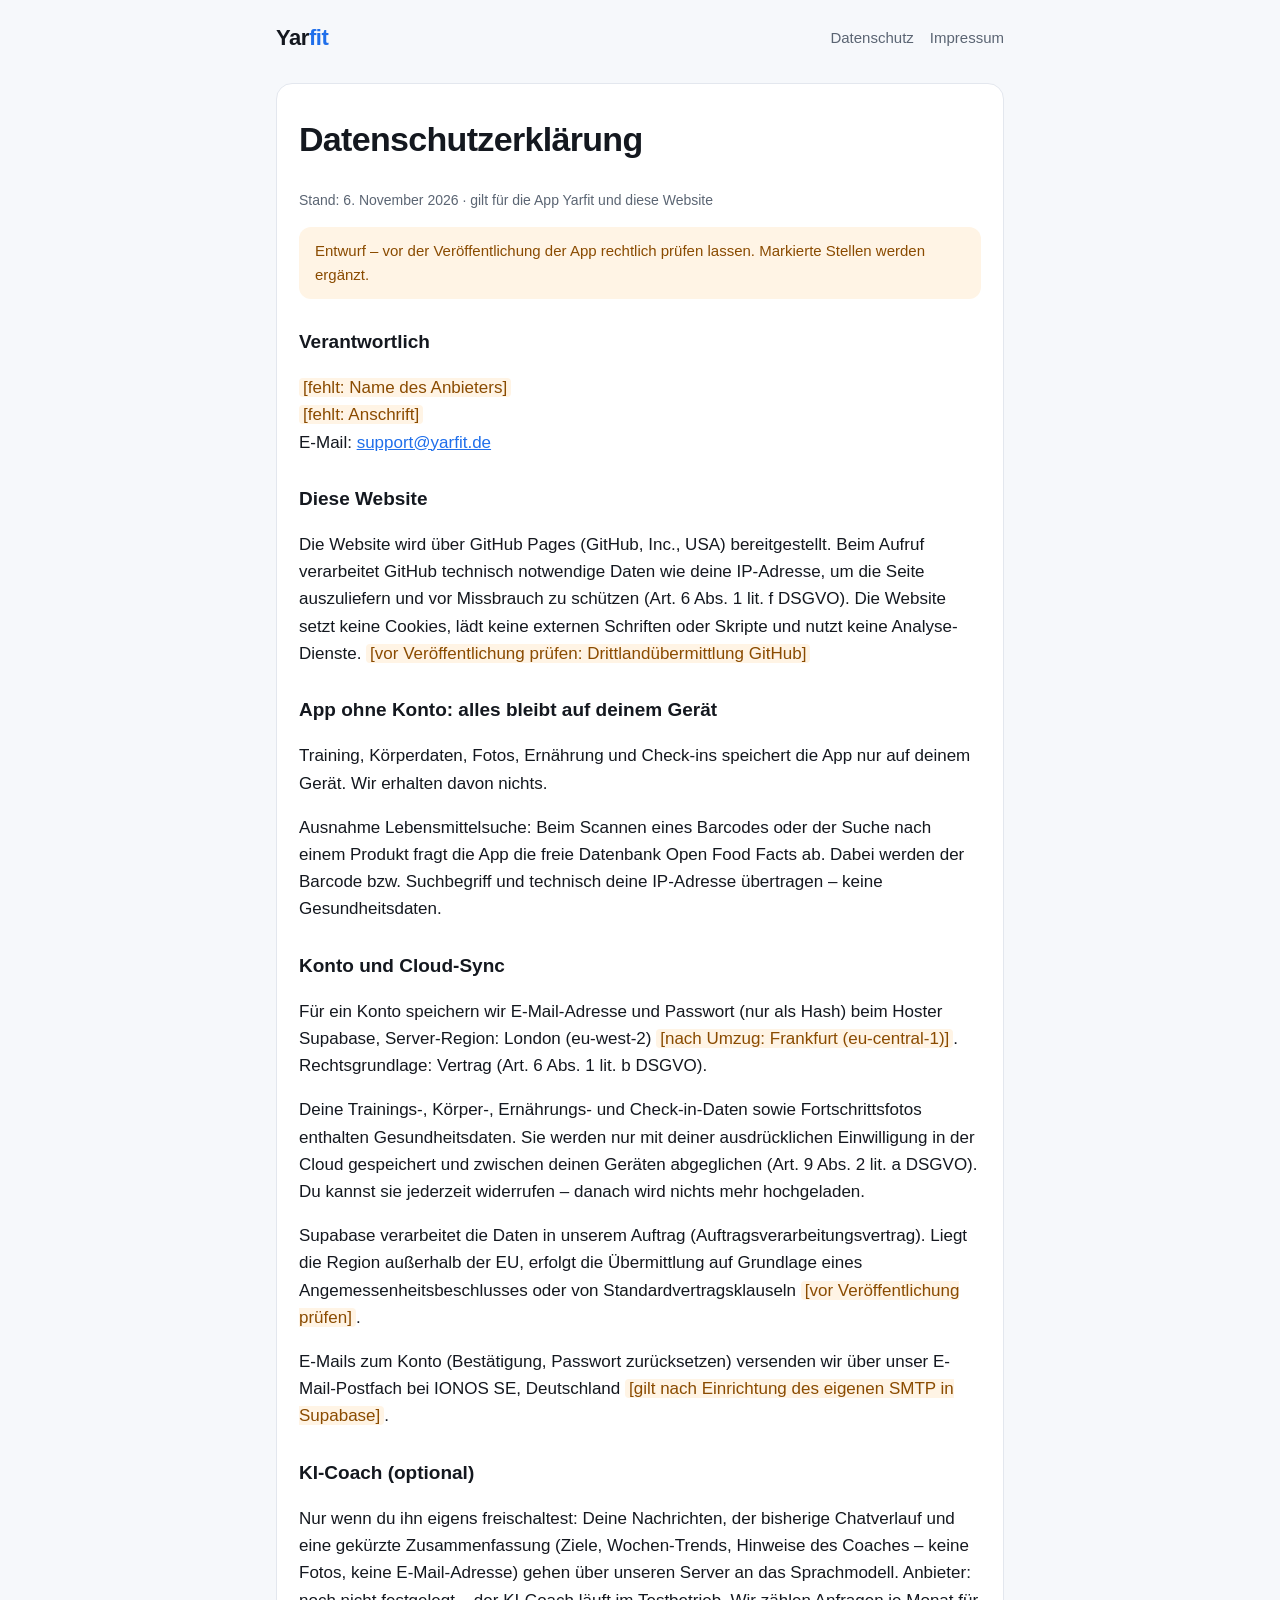
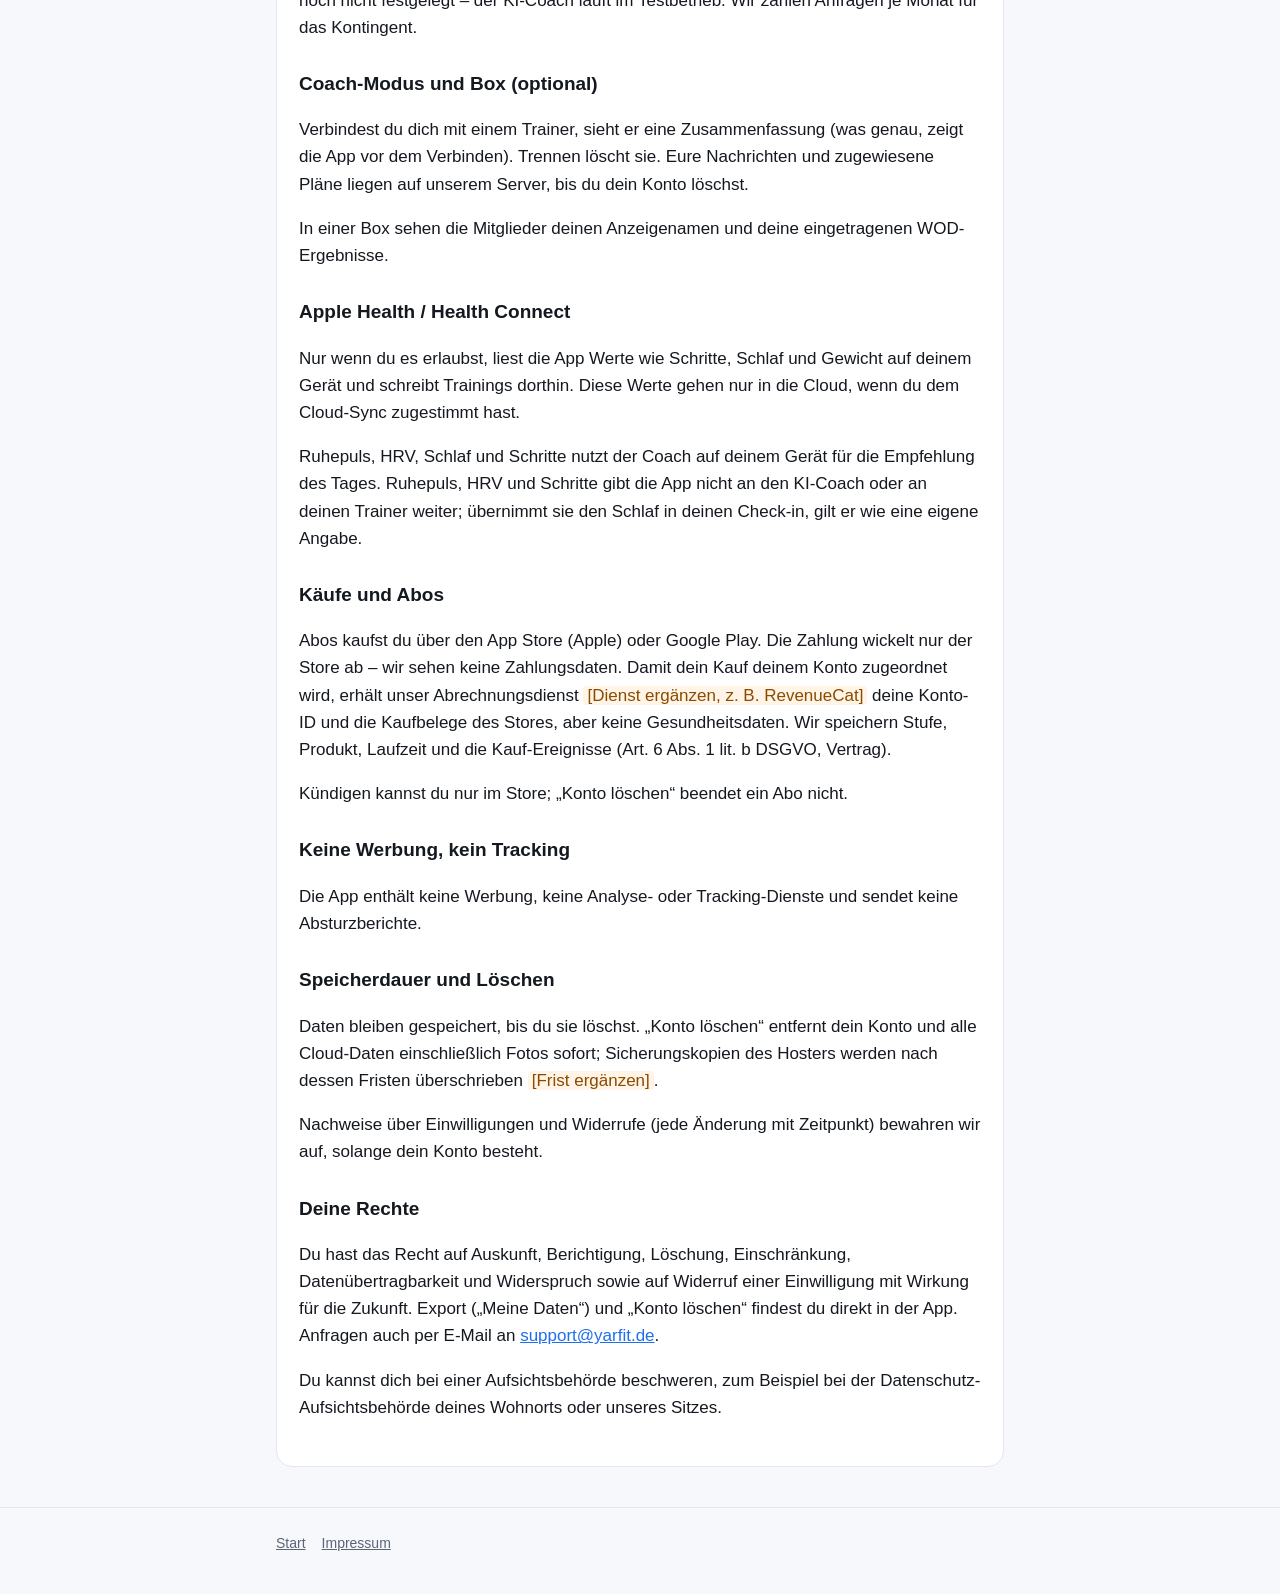
==== datenschutz.html @ 7887dcec "Website: Startseite, Datenschutz, Impressum Co-Authored-By: Claude Opus 5.5 <noreply@anthropic.com> " ====
<!doctype html>
<html lang="de">
<head>
  <meta charset="utf-8">
  <meta name="viewport" content="width=device-width, initial-scale=1">
  <title>Datenschutz – Yarfit</title>
  <link rel="stylesheet" href="style.css">
</head>
<body>
  <header>
    <div class="wrap">
      <a class="logo" href="/">Yar<span>fit</span></a>
      <nav><a href="datenschutz.html">Datenschutz</a><a href="impressum.html">Impressum</a></nav>
    </div>
  </header>

  <div class="wrap">
    <main class="doc">
      <h1>Datenschutzerklärung</h1>
      <p class="meta">Stand: 6. November 2026 · gilt für die App Yarfit und diese Website</p>
      <p class="draft">Entwurf – vor der Veröffentlichung der App rechtlich prüfen lassen. Markierte Stellen werden ergänzt.</p>

      <h2>Verantwortlich</h2>
      <p>
        <span class="missing">[fehlt: Name des Anbieters]</span><br>
        <span class="missing">[fehlt: Anschrift]</span><br>
        E-Mail: <a href="mailto:support@yarfit.de">support@yarfit.de</a>
      </p>

      <h2>Diese Website</h2>
      <p>Die Website wird über GitHub Pages (GitHub, Inc., USA) bereitgestellt. Beim Aufruf verarbeitet GitHub technisch notwendige Daten wie deine IP-Adresse, um die Seite auszuliefern und vor Missbrauch zu schützen (Art. 6 Abs. 1 lit. f DSGVO). Die Website setzt keine Cookies, lädt keine externen Schriften oder Skripte und nutzt keine Analyse-Dienste. <span class="missing">[vor Veröffentlichung prüfen: Drittlandübermittlung GitHub]</span></p>

      <h2>App ohne Konto: alles bleibt auf deinem Gerät</h2>
      <p>Training, Körperdaten, Fotos, Ernährung und Check-ins speichert die App nur auf deinem Gerät. Wir erhalten davon nichts.</p>
      <p>Ausnahme Lebensmittelsuche: Beim Scannen eines Barcodes oder der Suche nach einem Produkt fragt die App die freie Datenbank Open Food Facts ab. Dabei werden der Barcode bzw. Suchbegriff und technisch deine IP-Adresse übertragen – keine Gesundheitsdaten.</p>

      <h2>Konto und Cloud-Sync</h2>
      <p>Für ein Konto speichern wir E-Mail-Adresse und Passwort (nur als Hash) beim Hoster Supabase, Server-Region: London (eu-west-2) <span class="missing">[nach Umzug: Frankfurt (eu-central-1)]</span>. Rechtsgrundlage: Vertrag (Art. 6 Abs. 1 lit. b DSGVO).</p>
      <p>Deine Trainings-, Körper-, Ernährungs- und Check-in-Daten sowie Fortschrittsfotos enthalten Gesundheitsdaten. Sie werden nur mit deiner ausdrücklichen Einwilligung in der Cloud gespeichert und zwischen deinen Geräten abgeglichen (Art. 9 Abs. 2 lit. a DSGVO). Du kannst sie jederzeit widerrufen – danach wird nichts mehr hochgeladen.</p>
      <p>Supabase verarbeitet die Daten in unserem Auftrag (Auftragsverarbeitungsvertrag). Liegt die Region außerhalb der EU, erfolgt die Übermittlung auf Grundlage eines Angemessenheitsbeschlusses oder von Standardvertragsklauseln <span class="missing">[vor Veröffentlichung prüfen]</span>.</p>
      <p>E-Mails zum Konto (Bestätigung, Passwort zurücksetzen) versenden wir über unser E-Mail-Postfach bei IONOS SE, Deutschland <span class="missing">[gilt nach Einrichtung des eigenen SMTP in Supabase]</span>.</p>

      <h2>KI-Coach (optional)</h2>
      <p>Nur wenn du ihn eigens freischaltest: Deine Nachrichten, der bisherige Chatverlauf und eine gekürzte Zusammenfassung (Ziele, Wochen-Trends, Hinweise des Coaches – keine Fotos, keine E-Mail-Adresse) gehen über unseren Server an das Sprachmodell. Anbieter: noch nicht festgelegt – der KI-Coach läuft im Testbetrieb. Wir zählen Anfragen je Monat für das Kontingent.</p>

      <h2>Coach-Modus und Box (optional)</h2>
      <p>Verbindest du dich mit einem Trainer, sieht er eine Zusammenfassung (was genau, zeigt die App vor dem Verbinden). Trennen löscht sie. Eure Nachrichten und zugewiesene Pläne liegen auf unserem Server, bis du dein Konto löschst.</p>
      <p>In einer Box sehen die Mitglieder deinen Anzeigenamen und deine eingetragenen WOD-Ergebnisse.</p>

      <h2>Apple Health / Health Connect</h2>
      <p>Nur wenn du es erlaubst, liest die App Werte wie Schritte, Schlaf und Gewicht auf deinem Gerät und schreibt Trainings dorthin. Diese Werte gehen nur in die Cloud, wenn du dem Cloud-Sync zugestimmt hast.</p>
      <p>Ruhepuls, HRV, Schlaf und Schritte nutzt der Coach auf deinem Gerät für die Empfehlung des Tages. Ruhepuls, HRV und Schritte gibt die App nicht an den KI-Coach oder an deinen Trainer weiter; übernimmt sie den Schlaf in deinen Check-in, gilt er wie eine eigene Angabe.</p>

      <h2>Käufe und Abos</h2>
      <p>Abos kaufst du über den App Store (Apple) oder Google Play. Die Zahlung wickelt nur der Store ab – wir sehen keine Zahlungsdaten. Damit dein Kauf deinem Konto zugeordnet wird, erhält unser Abrechnungsdienst <span class="missing">[Dienst ergänzen, z. B. RevenueCat]</span> deine Konto-ID und die Kaufbelege des Stores, aber keine Gesundheitsdaten. Wir speichern Stufe, Produkt, Laufzeit und die Kauf-Ereignisse (Art. 6 Abs. 1 lit. b DSGVO, Vertrag).</p>
      <p>Kündigen kannst du nur im Store; „Konto löschen“ beendet ein Abo nicht.</p>

      <h2>Keine Werbung, kein Tracking</h2>
      <p>Die App enthält keine Werbung, keine Analyse- oder Tracking-Dienste und sendet keine Absturzberichte.</p>

      <h2>Speicherdauer und Löschen</h2>
      <p>Daten bleiben gespeichert, bis du sie löschst. „Konto löschen“ entfernt dein Konto und alle Cloud-Daten einschließlich Fotos sofort; Sicherungskopien des Hosters werden nach dessen Fristen überschrieben <span class="missing">[Frist ergänzen]</span>.</p>
      <p>Nachweise über Einwilligungen und Widerrufe (jede Änderung mit Zeitpunkt) bewahren wir auf, solange dein Konto besteht.</p>

      <h2>Deine Rechte</h2>
      <p>Du hast das Recht auf Auskunft, Berichtigung, Löschung, Einschränkung, Datenübertragbarkeit und Widerspruch sowie auf Widerruf einer Einwilligung mit Wirkung für die Zukunft. Export („Meine Daten“) und „Konto löschen“ findest du direkt in der App. Anfragen auch per E-Mail an <a href="mailto:support@yarfit.de">support@yarfit.de</a>.</p>
      <p>Du kannst dich bei einer Aufsichtsbehörde beschweren, zum Beispiel bei der Datenschutz-Aufsichtsbehörde deines Wohnorts oder unseres Sitzes.</p>
    </main>
  </div>

  <footer>
    <div class="wrap">
      <a href="/">Start</a><a href="impressum.html">Impressum</a>
    </div>
  </footer>
</body>
</html>
---- style.css ----
:root {
  --bg: #f6f8fb;
  --surface: #ffffff;
  --text: #14181f;
  --muted: #5b6573;
  --accent: #1f6feb;
  --accent-soft: #e6effd;
  --warn-bg: #fff4e5;
  --warn-text: #8a4b00;
  --border: #e3e7ee;
}
@media (prefers-color-scheme: dark) {
  :root {
    --bg: #0e1116;
    --surface: #161b22;
    --text: #e8ecf2;
    --muted: #9aa4b2;
    --accent: #58a6ff;
    --accent-soft: #15233a;
    --warn-bg: #2d2010;
    --warn-text: #f0b45c;
    --border: #262d37;
  }
}
* { box-sizing: border-box; }
html { -webkit-text-size-adjust: 100%; }
body {
  margin: 0;
  background: var(--bg);
  color: var(--text);
  font: 17px/1.6 -apple-system, BlinkMacSystemFont, "Segoe UI", Roboto, "Helvetica Neue", Arial, sans-serif;
}
a { color: var(--accent); }
.wrap { max-width: 760px; margin: 0 auto; padding: 0 16px; }
header { padding: 20px 0; }
header .wrap { display: flex; align-items: center; justify-content: space-between; gap: 12px; }
.logo { font-weight: 800; font-size: 22px; letter-spacing: -0.02em; color: var(--text); text-decoration: none; }
.logo span { color: var(--accent); }
nav a { color: var(--muted); text-decoration: none; margin-left: 16px; font-size: 15px; }
nav a:hover { color: var(--text); }
.hero { padding: 56px 0 40px; }
.hero h1 { font-size: clamp(34px, 7vw, 52px); line-height: 1.1; letter-spacing: -0.03em; margin: 0 0 16px; }
.hero p { font-size: 19px; color: var(--muted); margin: 0 0 28px; max-width: 34em; }
.badge {
  display: inline-block; padding: 8px 14px; border-radius: 999px;
  background: var(--accent-soft); color: var(--accent); font-weight: 600; font-size: 15px;
}
.features { display: grid; grid-template-columns: repeat(auto-fit, minmax(210px, 1fr)); gap: 14px; padding-bottom: 48px; }
.card { background: var(--surface); border: 1px solid var(--border); border-radius: 16px; padding: 20px; }
.card h3 { margin: 0 0 6px; font-size: 17px; }
.card p { margin: 0; color: var(--muted); font-size: 15px; }
main.doc { background: var(--surface); border: 1px solid var(--border); border-radius: 16px; padding: 28px 22px; margin: 8px auto 40px; }
main.doc h1 { margin-top: 0; letter-spacing: -0.02em; }
main.doc h2 { font-size: 19px; margin-top: 28px; }
.draft { background: var(--warn-bg); color: var(--warn-text); border-radius: 12px; padding: 12px 16px; font-size: 15px; }
.missing { background: var(--warn-bg); color: var(--warn-text); border-radius: 4px; padding: 0 4px; }
.meta { color: var(--muted); font-size: 14px; }
footer { border-top: 1px solid var(--border); padding: 24px 0 40px; color: var(--muted); font-size: 14px; }
footer a { color: var(--muted); margin-right: 16px; }
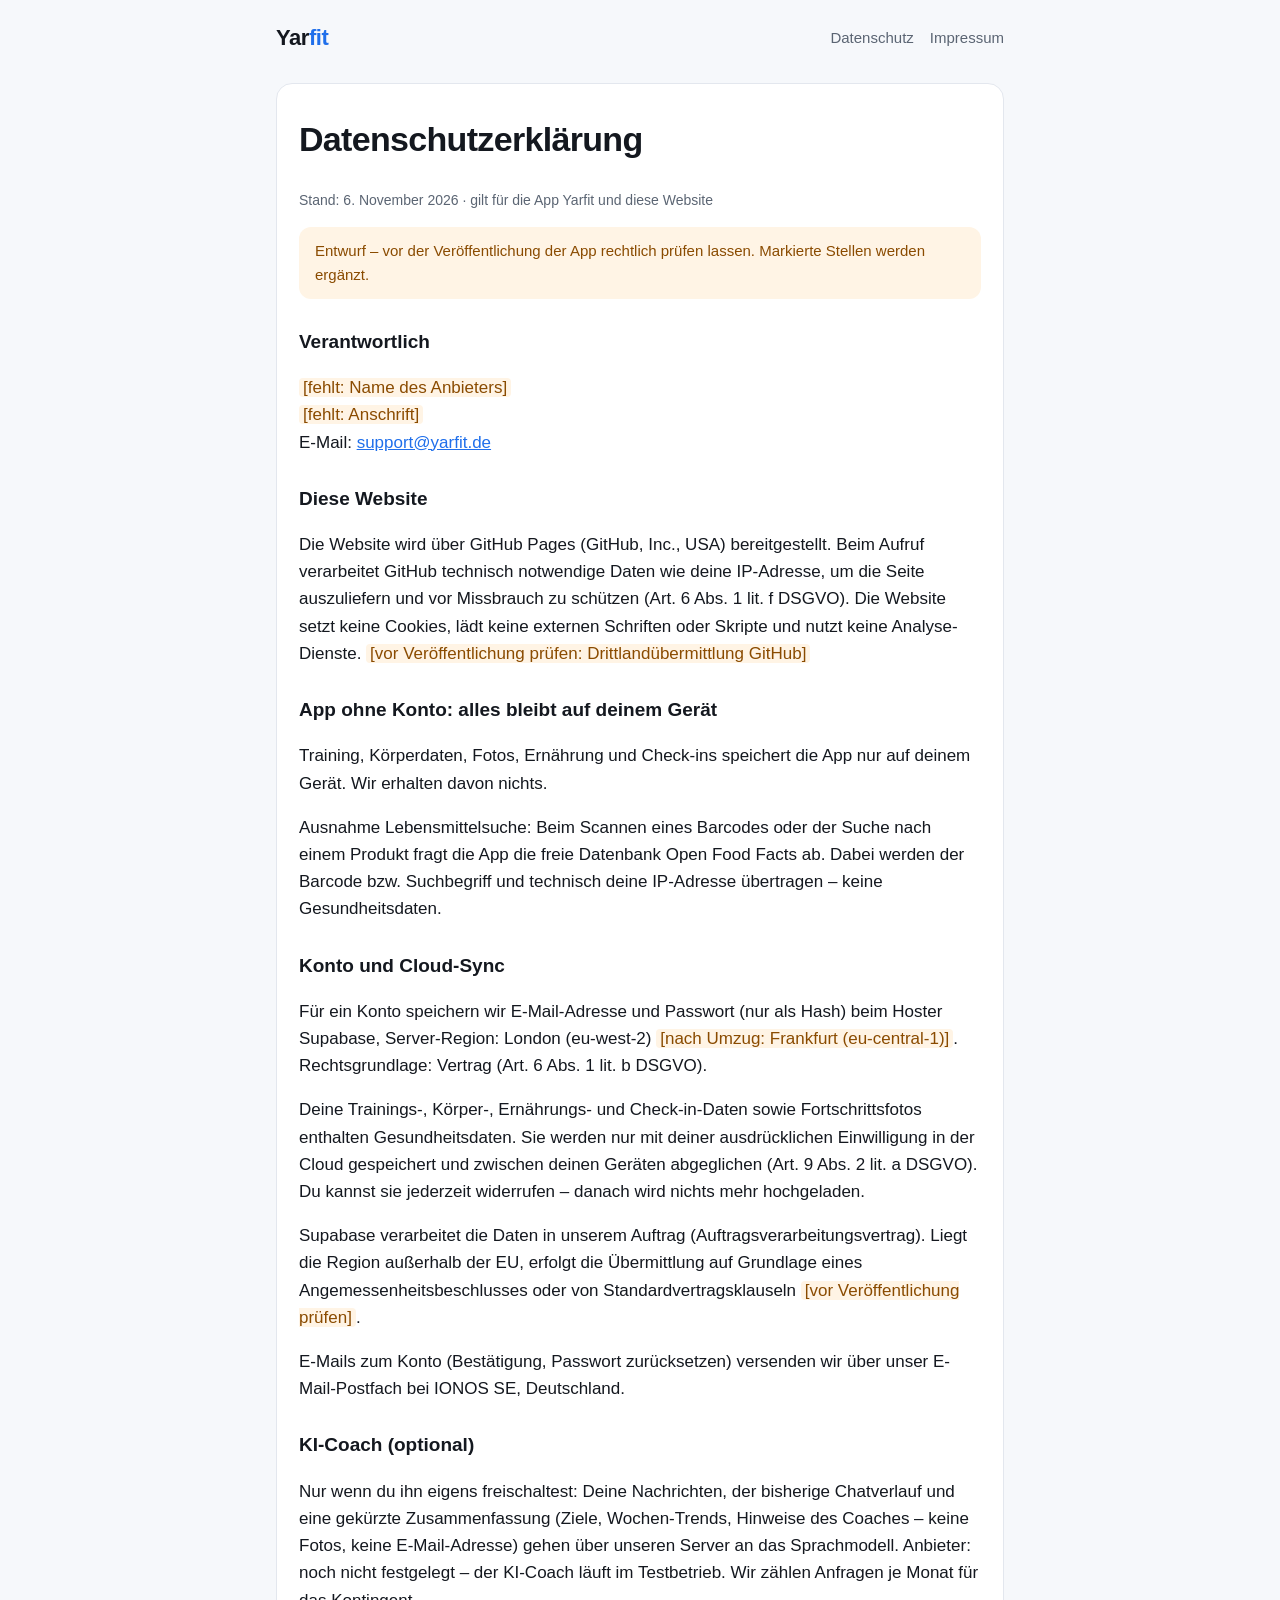
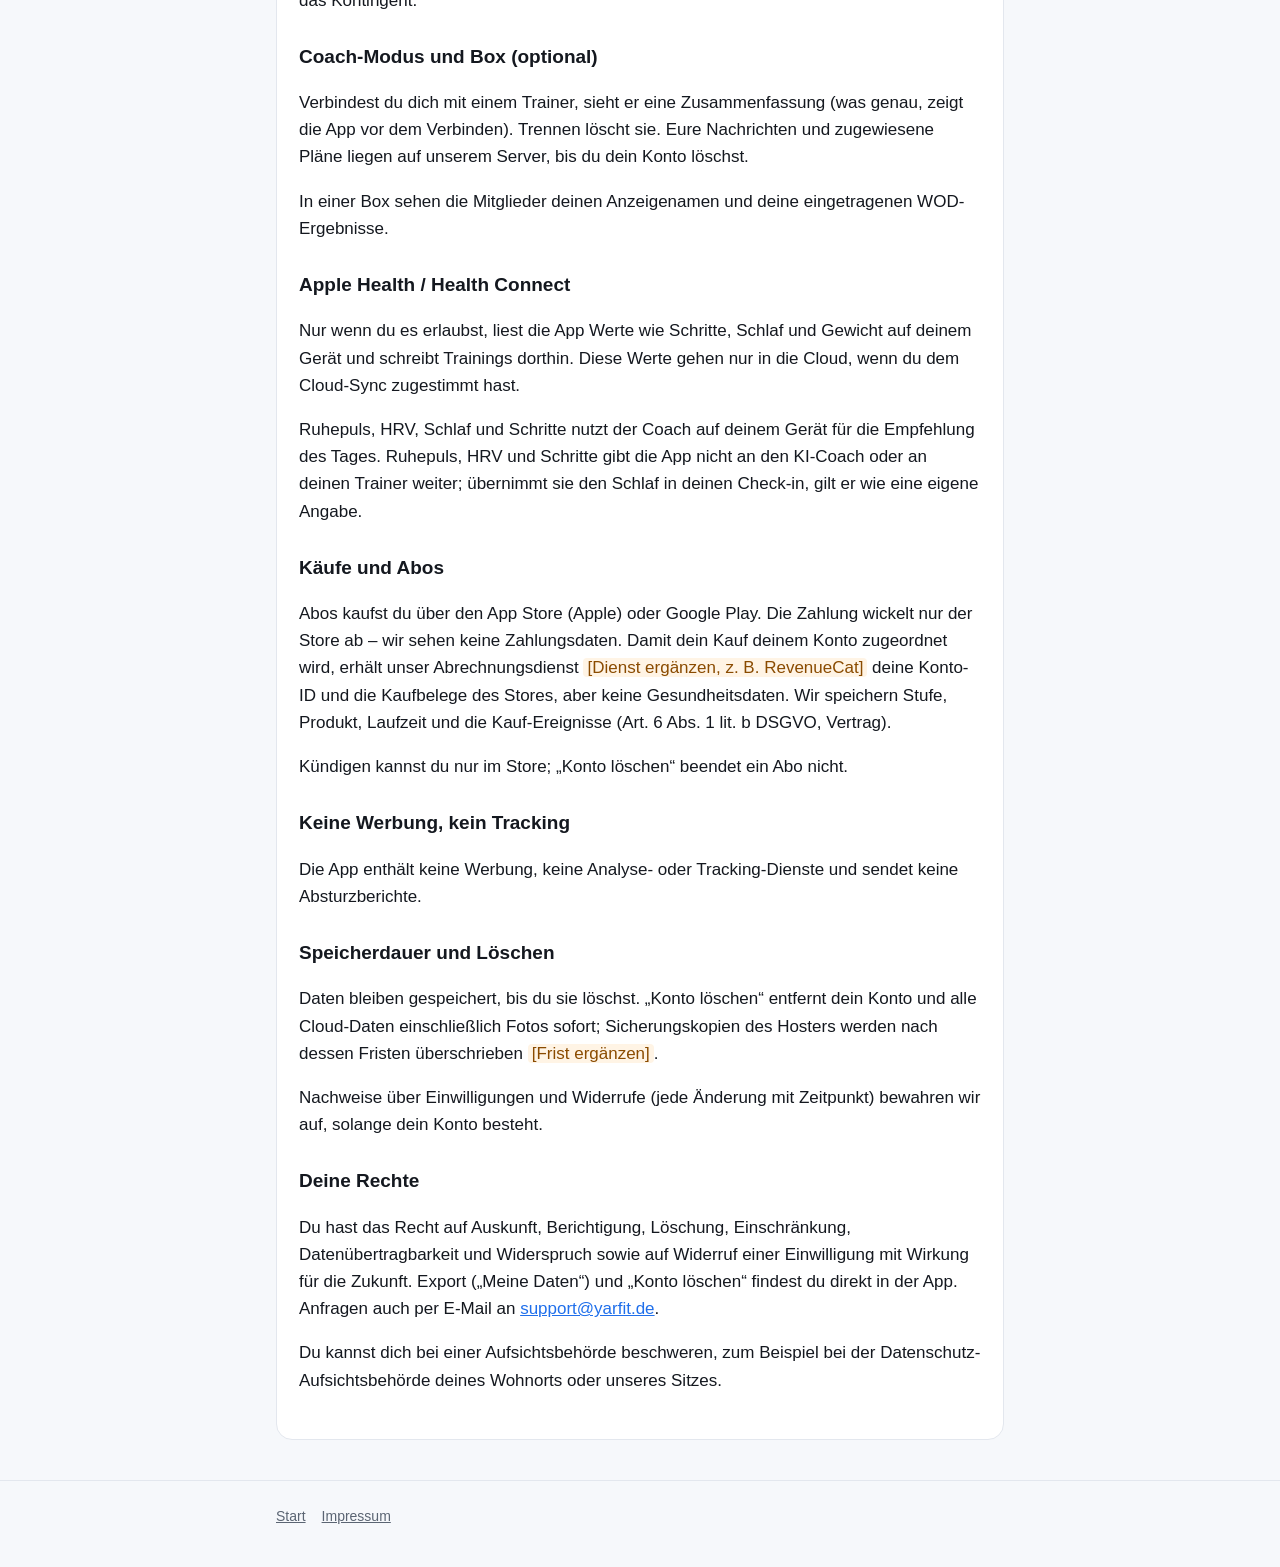
==== commit 96bf229d: "Datenschutz: eigenes SMTP ist eingerichtet Co-Authored-By: Claude Opus 5.5 <noreply@anthropic.com> C" ====
--- a/datenschutz.html
+++ b/datenschutz.html
@@ -38,7 +38,7 @@
       <p>Für ein Konto speichern wir E-Mail-Adresse und Passwort (nur als Hash) beim Hoster Supabase, Server-Region: London (eu-west-2) <span class="missing">[nach Umzug: Frankfurt (eu-central-1)]</span>. Rechtsgrundlage: Vertrag (Art. 6 Abs. 1 lit. b DSGVO).</p>
       <p>Deine Trainings-, Körper-, Ernährungs- und Check-in-Daten sowie Fortschrittsfotos enthalten Gesundheitsdaten. Sie werden nur mit deiner ausdrücklichen Einwilligung in der Cloud gespeichert und zwischen deinen Geräten abgeglichen (Art. 9 Abs. 2 lit. a DSGVO). Du kannst sie jederzeit widerrufen – danach wird nichts mehr hochgeladen.</p>
       <p>Supabase verarbeitet die Daten in unserem Auftrag (Auftragsverarbeitungsvertrag). Liegt die Region außerhalb der EU, erfolgt die Übermittlung auf Grundlage eines Angemessenheitsbeschlusses oder von Standardvertragsklauseln <span class="missing">[vor Veröffentlichung prüfen]</span>.</p>
-      <p>E-Mails zum Konto (Bestätigung, Passwort zurücksetzen) versenden wir über unser E-Mail-Postfach bei IONOS SE, Deutschland <span class="missing">[gilt nach Einrichtung des eigenen SMTP in Supabase]</span>.</p>
+      <p>E-Mails zum Konto (Bestätigung, Passwort zurücksetzen) versenden wir über unser E-Mail-Postfach bei IONOS SE, Deutschland.</p>
 
       <h2>KI-Coach (optional)</h2>
       <p>Nur wenn du ihn eigens freischaltest: Deine Nachrichten, der bisherige Chatverlauf und eine gekürzte Zusammenfassung (Ziele, Wochen-Trends, Hinweise des Coaches – keine Fotos, keine E-Mail-Adresse) gehen über unseren Server an das Sprachmodell. Anbieter: noch nicht festgelegt – der KI-Coach läuft im Testbetrieb. Wir zählen Anfragen je Monat für das Kontingent.</p>
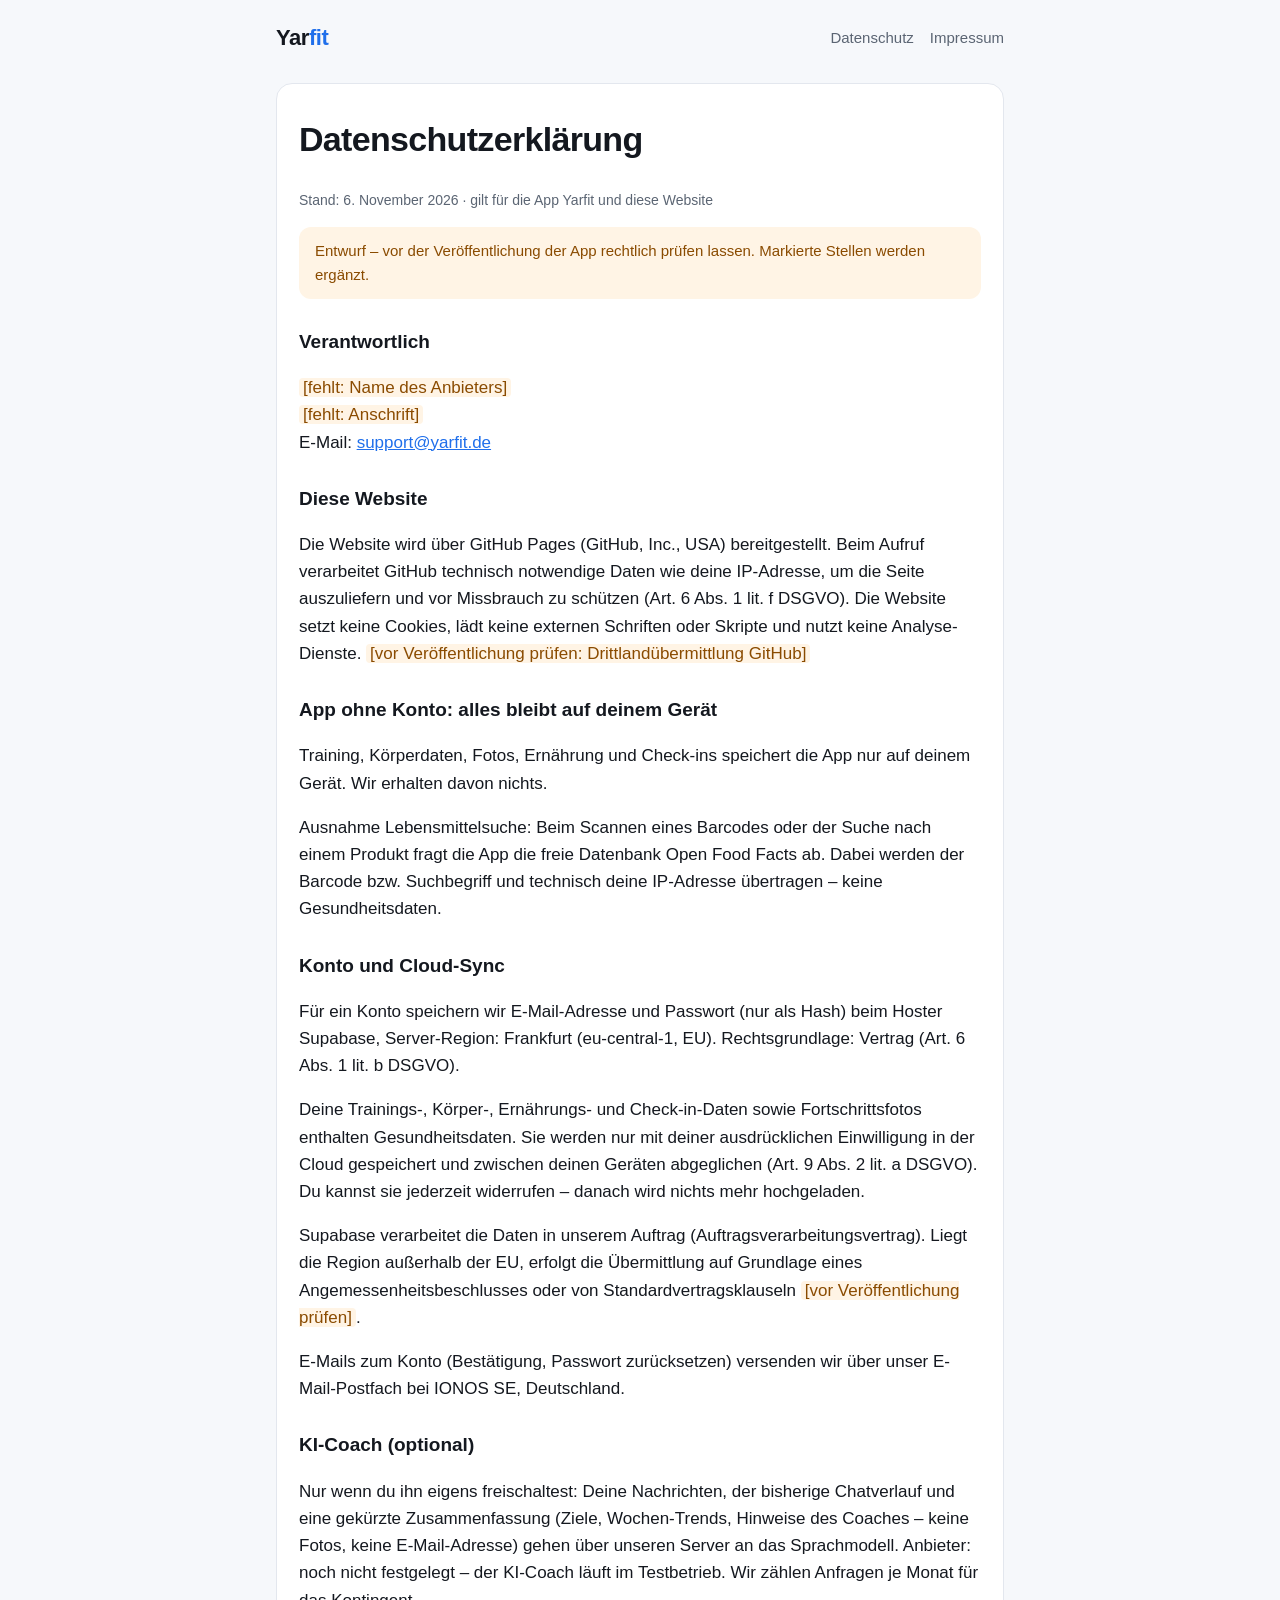
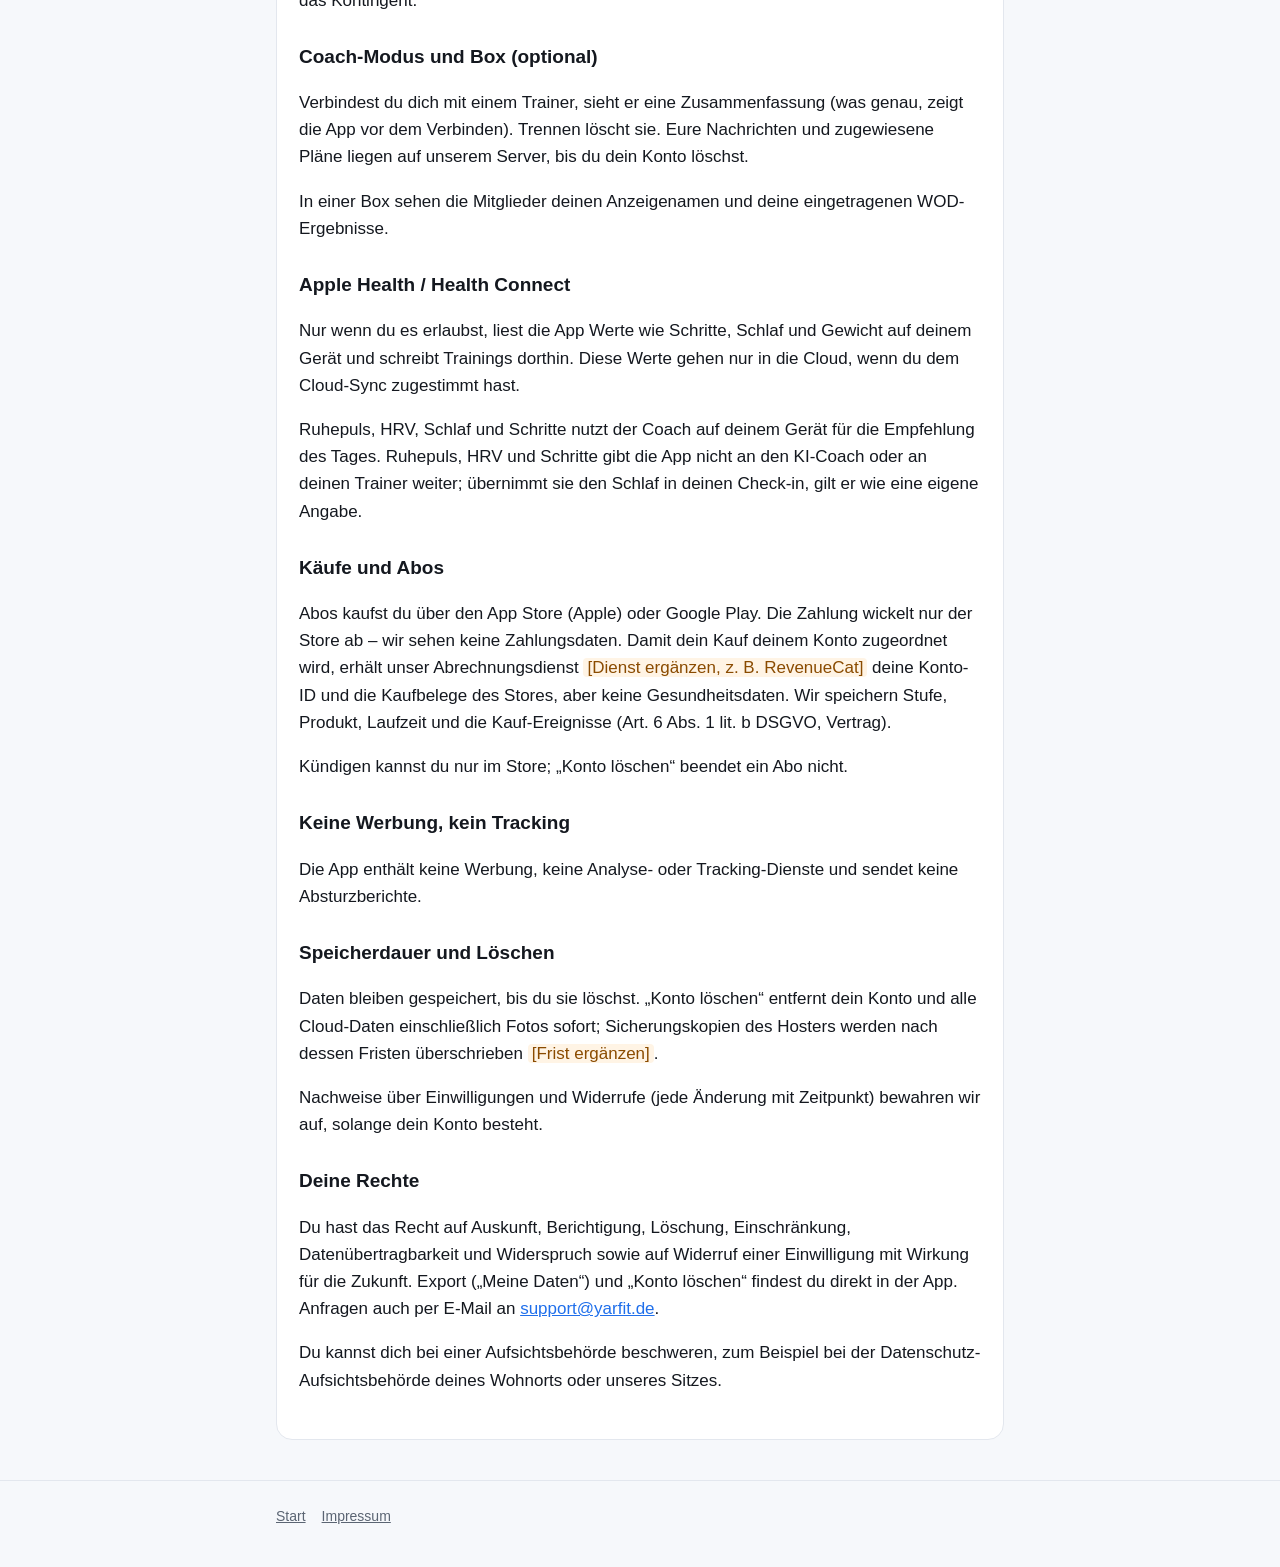
==== commit db4a3892: "Datenschutz: Server-Region Frankfurt Co-Authored-By: Claude Opus 5.5 <noreply@anthropic.com> Claude-" ====
--- a/datenschutz.html
+++ b/datenschutz.html
@@ -35,7 +35,7 @@
       <p>Ausnahme Lebensmittelsuche: Beim Scannen eines Barcodes oder der Suche nach einem Produkt fragt die App die freie Datenbank Open Food Facts ab. Dabei werden der Barcode bzw. Suchbegriff und technisch deine IP-Adresse übertragen – keine Gesundheitsdaten.</p>
 
       <h2>Konto und Cloud-Sync</h2>
-      <p>Für ein Konto speichern wir E-Mail-Adresse und Passwort (nur als Hash) beim Hoster Supabase, Server-Region: London (eu-west-2) <span class="missing">[nach Umzug: Frankfurt (eu-central-1)]</span>. Rechtsgrundlage: Vertrag (Art. 6 Abs. 1 lit. b DSGVO).</p>
+      <p>Für ein Konto speichern wir E-Mail-Adresse und Passwort (nur als Hash) beim Hoster Supabase, Server-Region: Frankfurt (eu-central-1, EU). Rechtsgrundlage: Vertrag (Art. 6 Abs. 1 lit. b DSGVO).</p>
       <p>Deine Trainings-, Körper-, Ernährungs- und Check-in-Daten sowie Fortschrittsfotos enthalten Gesundheitsdaten. Sie werden nur mit deiner ausdrücklichen Einwilligung in der Cloud gespeichert und zwischen deinen Geräten abgeglichen (Art. 9 Abs. 2 lit. a DSGVO). Du kannst sie jederzeit widerrufen – danach wird nichts mehr hochgeladen.</p>
       <p>Supabase verarbeitet die Daten in unserem Auftrag (Auftragsverarbeitungsvertrag). Liegt die Region außerhalb der EU, erfolgt die Übermittlung auf Grundlage eines Angemessenheitsbeschlusses oder von Standardvertragsklauseln <span class="missing">[vor Veröffentlichung prüfen]</span>.</p>
       <p>E-Mails zum Konto (Bestätigung, Passwort zurücksetzen) versenden wir über unser E-Mail-Postfach bei IONOS SE, Deutschland.</p>
